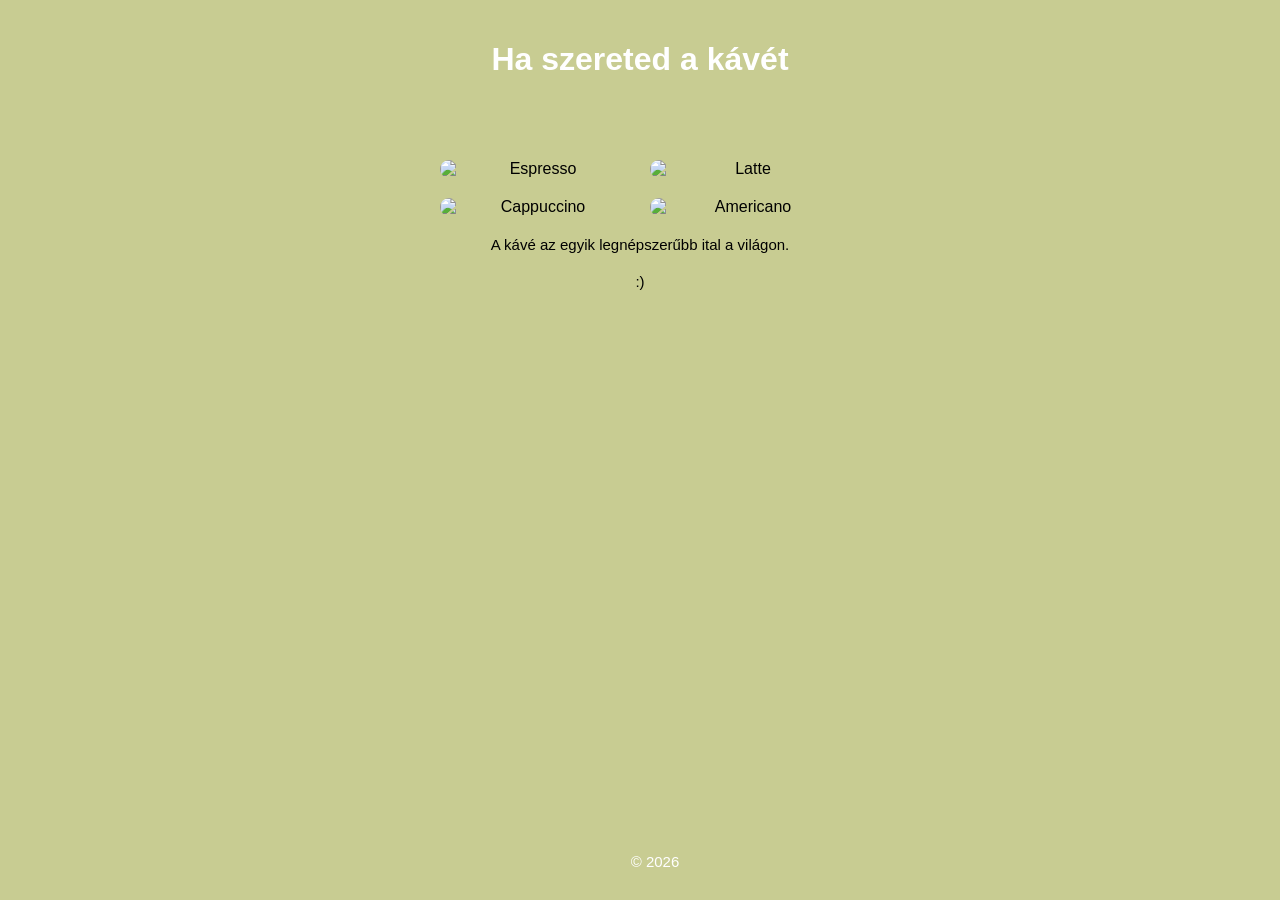
==== index.html @ 02bffe8e "Update index.html" ====
<!DOCTYPE html>
<html lang="hu">
<head>
    <meta charset="UTF-8">
    <title>Kávé</title>
    <link rel="stylesheet" href="style.css">
</head>

<body>

<header>
    <h1>Ha szereted a kávét</h1>
</header>

<main>
      <div class="coffee-gallery">

        <img src="https://images.unsplash.com/photo-1509042239860-f550ce710b93" alt="Espresso">
        <img src="https://images.unsplash.com/photo-1495474472287-4d71bcdd2085" alt="Latte">
        <img src="https://images.unsplash.com/photo-1461023058943-07fcbe16d735" alt="Cappuccino">
        <img src="https://images.unsplash.com/photo-1511920170033-f8396924c348" alt="Americano">

    </div>

    <p>A kávé az egyik legnépszerűbb ital a világon.</p>

    <p>:)</p>
</main>

<footer>
    <p>© 2026</p>
</footer>

</body>
</html>
---- style.css ----
body {
    margin: 0;
    font-family: Arial, sans-serif;
    text-align: center;
    background-color: #C8CC92;
}

header {
    background-color: #C8CC92;
    color: white;
    padding: 20px;
}

main {
    padding: 40px;
}
.coffee-gallery {
    display: grid;
    grid-template-columns: repeat(2, 1fr);
    gap: 20px;
    max-width: 400px;
    margin: auto;
}

.coffee-gallery img {
    width: 100%;
    border-radius: 10px;
}

p {
    font-size: 15px;
    margin-top: 20px;
}

footer {
    background-color: #C8CC92;
    color: white;
    padding: 15px;
    position: fixed;
    width: 100%;
    bottom: 0;
}
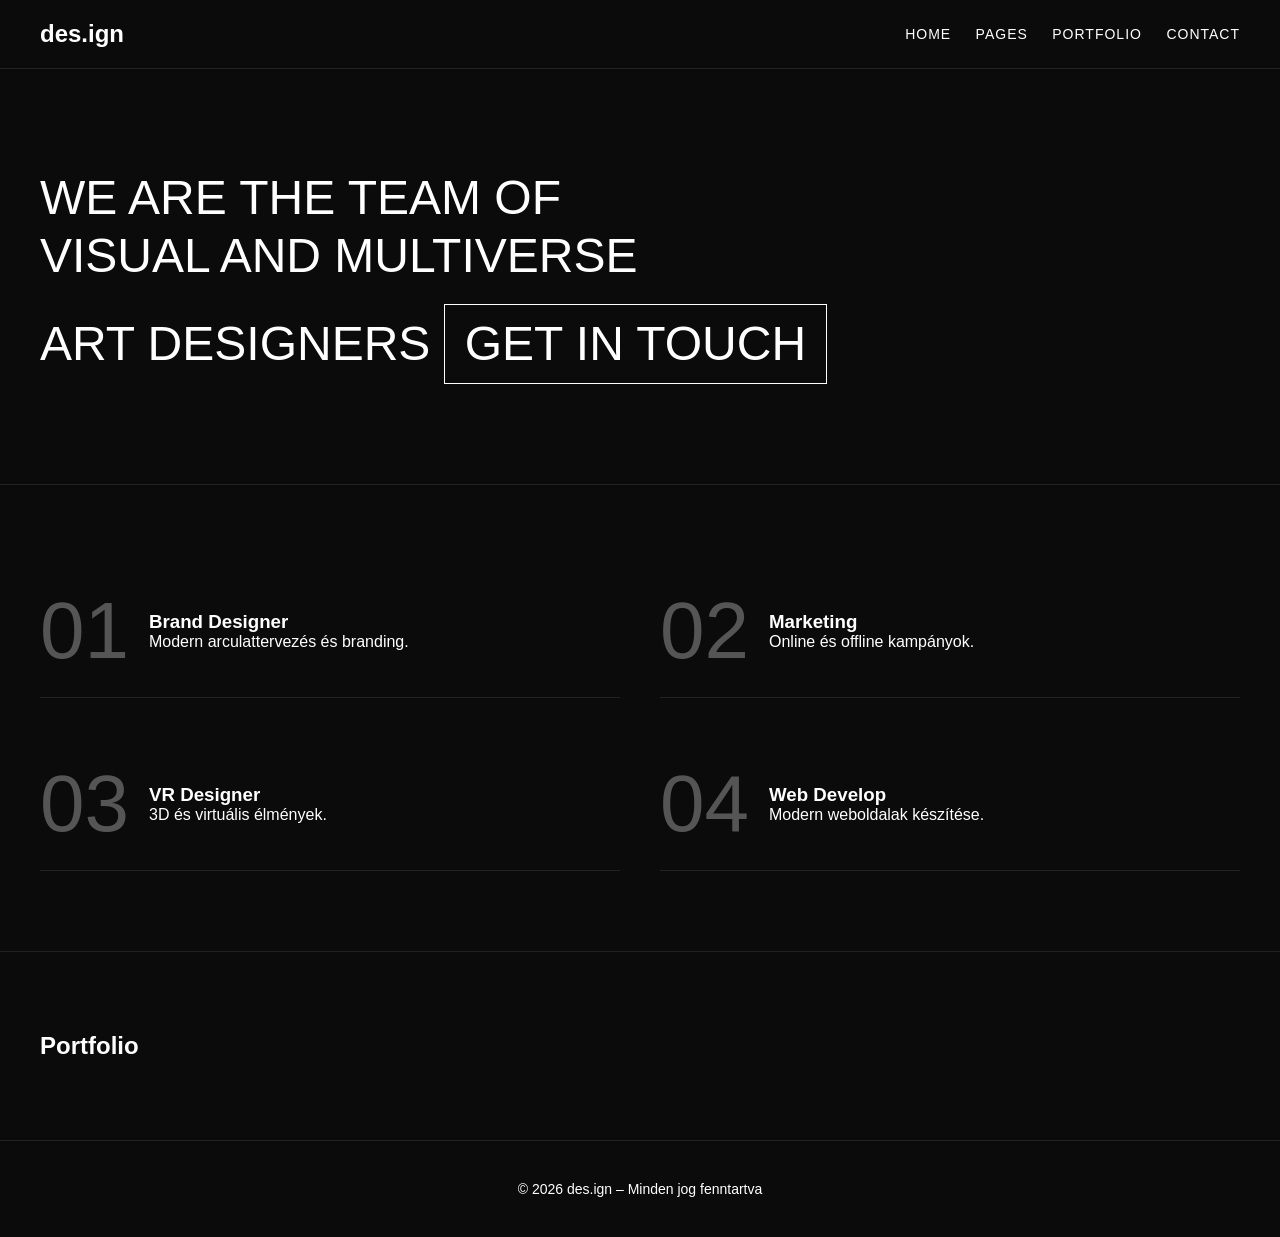
==== commit 39535ee1: "Update index.html" ====
--- a/index.html
+++ b/index.html
@@ -1,35 +1,162 @@
 <!DOCTYPE html>
 <html lang="hu">
 <head>
-    <meta charset="UTF-8">
-    <title>Kávé</title>
-    <link rel="stylesheet" href="style.css">
+  <meta charset="UTF-8">
+  <meta name="viewport" content="width=device-width, initial-scale=1.0">
+  <title>des.ign</title>
+  <style>
+    * { margin:0; padding:0; box-sizing:border-box; }
+    body { font-family: Arial, sans-serif; background:#0b0b0b; color:#fff; }
+
+    header {
+      display:flex; justify-content:space-between; align-items:center;
+      padding:20px 40px; border-bottom:1px solid #222;
+    }
+
+    nav a {
+      color:#fff; margin-left:20px; text-decoration:none;
+      font-size:14px; letter-spacing:1px;
+    }
+
+    .hero {
+      padding:100px 40px;
+      font-size:48px;
+      line-height:1.2;
+      max-width:900px;
+    }
+
+    .btn {
+      margin-top:20px;
+      padding:10px 20px;
+      border:1px solid #fff;
+      display:inline-block;
+      cursor:pointer;
+    }
+
+    .section {
+      padding:80px 40px;
+      border-top:1px solid #222;
+    }
+
+    .services {
+      display:grid;
+      grid-template-columns:1fr 1fr;
+      gap:40px;
+    }
+
+    .service {
+      display:flex; align-items:center;
+      border-bottom:1px solid #222;
+      padding:20px 0;
+    }
+
+    .service-number {
+      font-size:80px;
+      margin-right:20px;
+      color:#555;
+    }
+
+    .portfolio {
+      display:none;
+      grid-template-columns:repeat(auto-fit, minmax(200px,1fr));
+      gap:20px;
+    }
+
+    .portfolio img {
+      width:100%;
+      height:200px;
+      object-fit:cover;
+    }
+
+    footer {
+      text-align:center;
+      padding:40px;
+      border-top:1px solid #222;
+      font-size:14px;
+    }
+
+  </style>
 </head>
-
 <body>
 
 <header>
-    <h1>Ha szereted a kávét</h1>
+  <h2>des.ign</h2>
+  <nav>
+    <a href="#">HOME</a>
+    <a href="#services">PAGES</a>
+    <a href="#" onclick="togglePortfolio()">PORTFOLIO</a>
+    <a href="#">CONTACT</a>
+  </nav>
 </header>
 
-<main>
-      <div class="coffee-gallery">
+<section class="hero">
+  WE ARE THE TEAM OF<br>
+  VISUAL AND MULTIVERSE<br>
+  ART DESIGNERS
 
-        <img src="https://images.unsplash.com/photo-1509042239860-f550ce710b93" alt="Espresso">
-        <img src="https://images.unsplash.com/photo-1495474472287-4d71bcdd2085" alt="Latte">
-        <img src="https://images.unsplash.com/photo-1461023058943-07fcbe16d735" alt="Cappuccino">
-        <img src="https://images.unsplash.com/photo-1511920170033-f8396924c348" alt="Americano">
+  <div class="btn">GET IN TOUCH</div>
+</section>
 
+<section id="services" class="section">
+  <div class="services">
+    <div class="service">
+      <div class="service-number">01</div>
+      <div>
+        <h3>Brand Designer</h3>
+        <p>Modern arculattervezés és branding.</p>
+      </div>
     </div>
 
-    <p>A kávé az egyik legnépszerűbb ital a világon.</p>
+    <div class="service">
+      <div class="service-number">02</div>
+      <div>
+        <h3>Marketing</h3>
+        <p>Online és offline kampányok.</p>
+      </div>
+    </div>
 
-    <p>:)</p>
-</main>
+    <div class="service">
+      <div class="service-number">03</div>
+      <div>
+        <h3>VR Designer</h3>
+        <p>3D és virtuális élmények.</p>
+      </div>
+    </div>
+
+    <div class="service">
+      <div class="service-number">04</div>
+      <div>
+        <h3>Web Develop</h3>
+        <p>Modern weboldalak készítése.</p>
+      </div>
+    </div>
+  </div>
+</section>
+
+<section class="section">
+  <h2>Portfolio</h2>
+  <div id="portfolio" class="portfolio">
+    <img src="https://picsum.photos/400/300?1">
+    <img src="https://picsum.photos/400/300?2">
+    <img src="https://picsum.photos/400/300?3">
+    <img src="https://picsum.photos/400/300?4">
+  </div>
+</section>
 
 <footer>
-    <p>© 2026</p>
+  © 2026 des.ign – Minden jog fenntartva
 </footer>
+
+<script>
+function togglePortfolio() {
+  const el = document.getElementById("portfolio");
+  if (el.style.display === "grid") {
+    el.style.display = "none";
+  } else {
+    el.style.display = "grid";
+  }
+}
+</script>
 
 </body>
 </html>
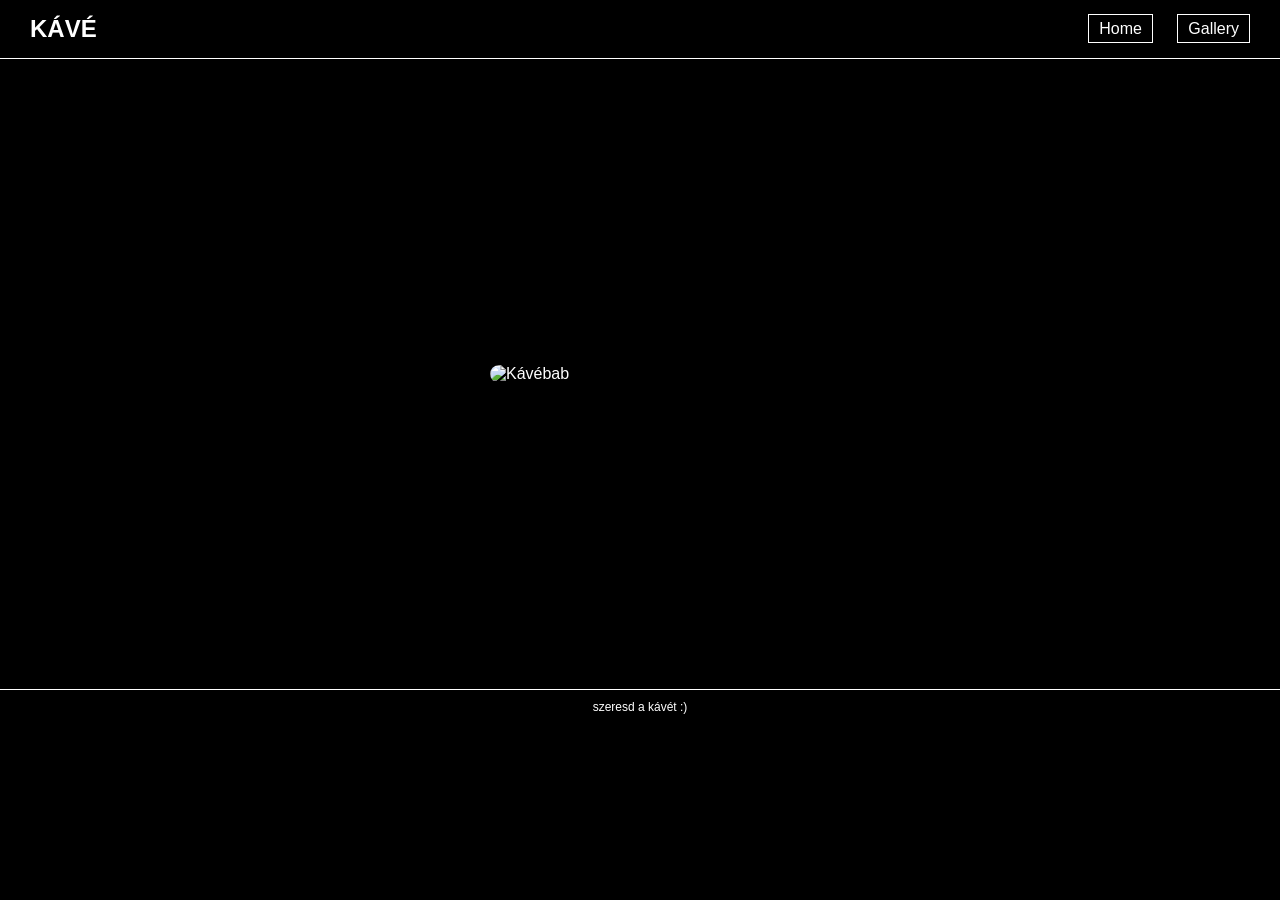
==== commit 6c475d61: "Update index.html" ====
--- a/index.html
+++ b/index.html
@@ -1,162 +1,81 @@
 <!DOCTYPE html>
 <html lang="hu">
 <head>
-  <meta charset="UTF-8">
-  <meta name="viewport" content="width=device-width, initial-scale=1.0">
-  <title>des.ign</title>
-  <style>
-    * { margin:0; padding:0; box-sizing:border-box; }
-    body { font-family: Arial, sans-serif; background:#0b0b0b; color:#fff; }
+    <meta charset="UTF-8">
+    <title>Kávé</title>
+    <style>
+        body {
+            margin: 0;
+            background-color: black;
+            color: white;
+            font-family: Arial, sans-serif;
+        }
 
-    header {
-      display:flex; justify-content:space-between; align-items:center;
-      padding:20px 40px; border-bottom:1px solid #222;
-    }
+        header {
+            display: flex;
+            justify-content: space-between;
+            align-items: center;
+            padding: 15px 30px;
+            border-bottom: 1px solid white;
+        }
 
-    nav a {
-      color:#fff; margin-left:20px; text-decoration:none;
-      font-size:14px; letter-spacing:1px;
-    }
+        .logo {
+            font-size: 24px;
+            font-weight: bold;
+        }
 
-    .hero {
-      padding:100px 40px;
-      font-size:48px;
-      line-height:1.2;
-      max-width:900px;
-    }
+        .nav-buttons a {
+            color: white;
+            text-decoration: none;
+            margin-left: 20px;
+            border: 1px solid white;
+            padding: 5px 10px;
+            transition: 0.3s;
+        }
 
-    .btn {
-      margin-top:20px;
-      padding:10px 20px;
-      border:1px solid #fff;
-      display:inline-block;
-      cursor:pointer;
-    }
+        .nav-buttons a:hover {
+            background-color: white;
+            color: black;
+        }
 
-    .section {
-      padding:80px 40px;
-      border-top:1px solid #222;
-    }
+        main {
+            display: flex;
+            justify-content: center;
+            align-items: center;
+            height: 70vh;
+        }
 
-    .services {
-      display:grid;
-      grid-template-columns:1fr 1fr;
-      gap:40px;
-    }
+        img {
+            max-width: 300px;
+            width: 100%;
+            border-radius: 10px;
+        }
 
-    .service {
-      display:flex; align-items:center;
-      border-bottom:1px solid #222;
-      padding:20px 0;
-    }
-
-    .service-number {
-      font-size:80px;
-      margin-right:20px;
-      color:#555;
-    }
-
-    .portfolio {
-      display:none;
-      grid-template-columns:repeat(auto-fit, minmax(200px,1fr));
-      gap:20px;
-    }
-
-    .portfolio img {
-      width:100%;
-      height:200px;
-      object-fit:cover;
-    }
-
-    footer {
-      text-align:center;
-      padding:40px;
-      border-top:1px solid #222;
-      font-size:14px;
-    }
-
-  </style>
+        footer {
+            text-align: center;
+            padding: 10px;
+            font-size: 12px;
+            border-top: 1px solid white;
+        }
+    </style>
 </head>
 <body>
 
 <header>
-  <h2>des.ign</h2>
-  <nav>
-    <a href="#">HOME</a>
-    <a href="#services">PAGES</a>
-    <a href="#" onclick="togglePortfolio()">PORTFOLIO</a>
-    <a href="#">CONTACT</a>
-  </nav>
+    <div class="logo">KÁVÉ</div>
+    <div class="nav-buttons">
+        <a href="#">Home</a>
+        <a href="#">Gallery</a>
+    </div>
 </header>
 
-<section class="hero">
-  WE ARE THE TEAM OF<br>
-  VISUAL AND MULTIVERSE<br>
-  ART DESIGNERS
-
-  <div class="btn">GET IN TOUCH</div>
-</section>
-
-<section id="services" class="section">
-  <div class="services">
-    <div class="service">
-      <div class="service-number">01</div>
-      <div>
-        <h3>Brand Designer</h3>
-        <p>Modern arculattervezés és branding.</p>
-      </div>
-    </div>
-
-    <div class="service">
-      <div class="service-number">02</div>
-      <div>
-        <h3>Marketing</h3>
-        <p>Online és offline kampányok.</p>
-      </div>
-    </div>
-
-    <div class="service">
-      <div class="service-number">03</div>
-      <div>
-        <h3>VR Designer</h3>
-        <p>3D és virtuális élmények.</p>
-      </div>
-    </div>
-
-    <div class="service">
-      <div class="service-number">04</div>
-      <div>
-        <h3>Web Develop</h3>
-        <p>Modern weboldalak készítése.</p>
-      </div>
-    </div>
-  </div>
-</section>
-
-<section class="section">
-  <h2>Portfolio</h2>
-  <div id="portfolio" class="portfolio">
-    <img src="https://picsum.photos/400/300?1">
-    <img src="https://picsum.photos/400/300?2">
-    <img src="https://picsum.photos/400/300?3">
-    <img src="https://picsum.photos/400/300?4">
-  </div>
-</section>
+<main>
+    <img src="https://images.unsplash.com/photo-1511920170033-f8396924c348" alt="Kávébab">
+</main>
 
 <footer>
-  © 2026 des.ign – Minden jog fenntartva
+    szeresd a kávét :)
 </footer>
-
-<script>
-function togglePortfolio() {
-  const el = document.getElementById("portfolio");
-  if (el.style.display === "grid") {
-    el.style.display = "none";
-  } else {
-    el.style.display = "grid";
-  }
-}
-</script>
 
 </body>
 </html>
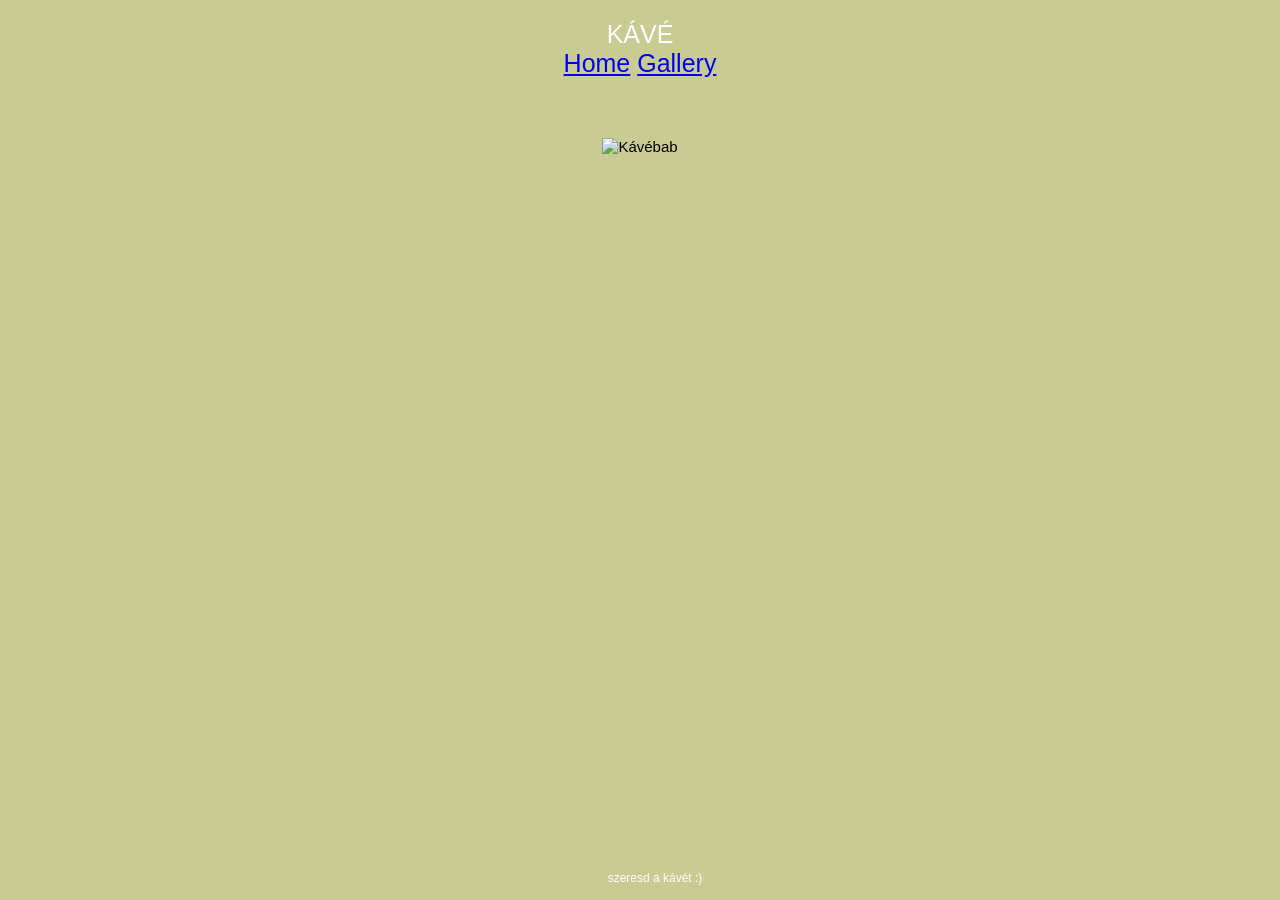
==== commit b4fe4693: "Update index.html" ====
--- a/index.html
+++ b/index.html
@@ -2,70 +2,16 @@
 <html lang="hu">
 <head>
     <meta charset="UTF-8">
-    <title>Kávé</title>
-    <style>
-        body {
-            margin: 0;
-            background-color: black;
-            color: white;
-            font-family: Arial, sans-serif;
-        }
-
-        header {
-            display: flex;
-            justify-content: space-between;
-            align-items: center;
-            padding: 15px 30px;
-            border-bottom: 1px solid white;
-        }
-
-        .logo {
-            font-size: 24px;
-            font-weight: bold;
-        }
-
-        .nav-buttons a {
-            color: white;
-            text-decoration: none;
-            margin-left: 20px;
-            border: 1px solid white;
-            padding: 5px 10px;
-            transition: 0.3s;
-        }
-
-        .nav-buttons a:hover {
-            background-color: white;
-            color: black;
-        }
-
-        main {
-            display: flex;
-            justify-content: center;
-            align-items: center;
-            height: 70vh;
-        }
-
-        img {
-            max-width: 300px;
-            width: 100%;
-            border-radius: 10px;
-        }
-
-        footer {
-            text-align: center;
-            padding: 10px;
-            font-size: 12px;
-            border-top: 1px solid white;
-        }
-    </style>
+    <title>Kávé - Home</title>
+    <link rel="stylesheet" href="style.css">
 </head>
 <body>
 
 <header>
     <div class="logo">KÁVÉ</div>
     <div class="nav-buttons">
-        <a href="#">Home</a>
-        <a href="#">Gallery</a>
+        <a href="index.html">Home</a>
+        <a href="gallery.html">Gallery</a>
     </div>
 </header>
 
--- a/style.css
+++ b/style.css
@@ -0,0 +1,48 @@
+body {
+    margin: 0;
+    font-family: Arial, sans-serif;
+    font-size: 15px;
+    text-align: center;
+    background-color: #C8CC92;
+}
+
+header {
+    background-color: #C8CC92;
+    color: white;
+    padding: 20px;
+    font-size: 25px;
+}
+
+main {
+    padding: 40px;
+    font-size: 15px;
+}
+.coffee-gallery {
+    display: grid;
+    grid-template-columns: repeat(2, 1fr);
+    gap: 20px;
+    max-width: 400px;
+    margin: auto;
+}
+
+.coffee-gallery img {
+    width: 100%;
+    border-radius: 10px;
+}
+
+p {
+    font-size: 15px;
+    margin-top: 20px;
+}
+
+footer {
+    background-color: #C8CC92;
+    color: white;
+    padding: 15px;
+    font-size: 12px;
+    position: fixed;
+    width: 100%;
+    bottom: 0;
+}
+
+
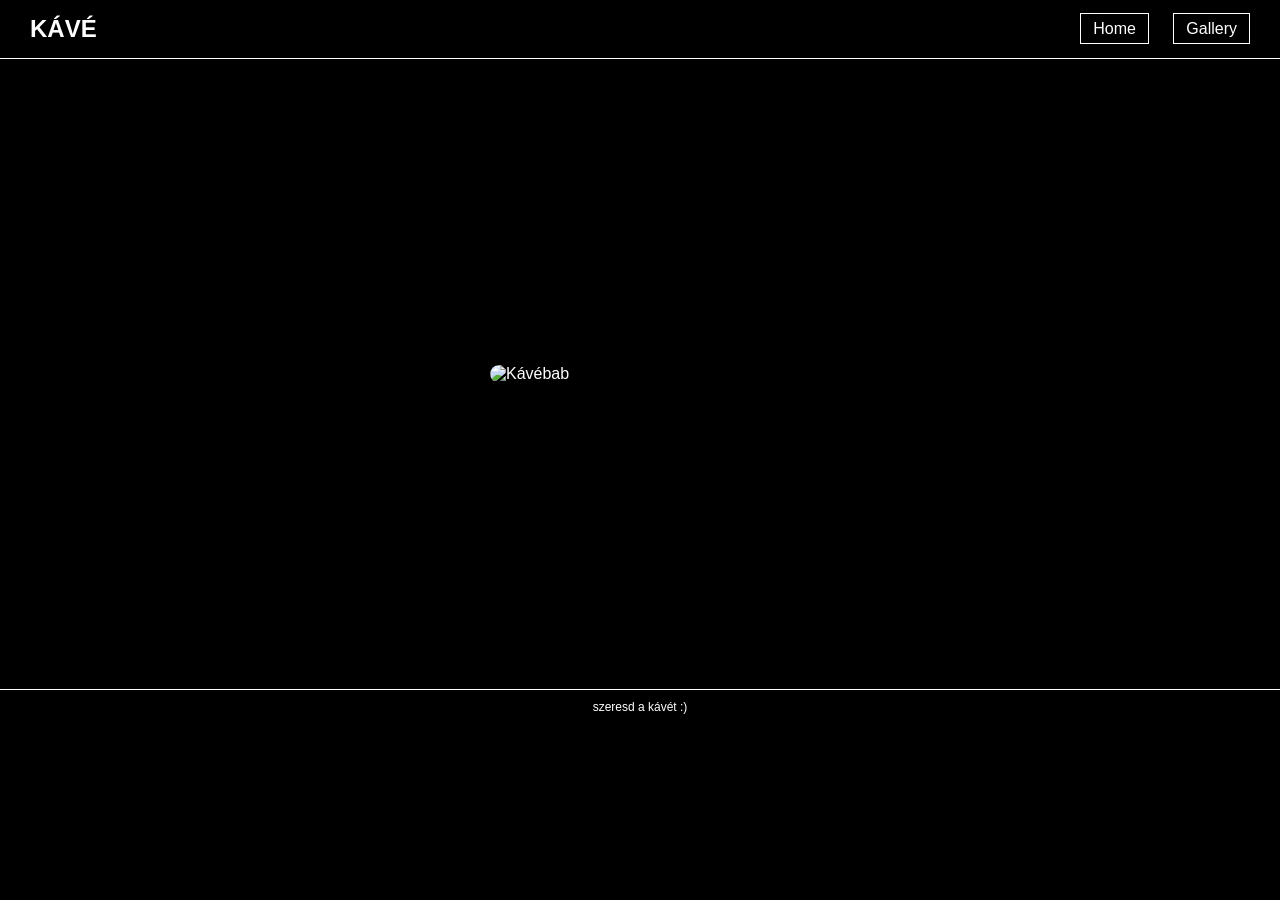
==== commit dc7237f1: "Update index.html" ====
--- a/index.html
+++ b/index.html
@@ -20,7 +20,7 @@
 </main>
 
 <footer>
-    szeresd a kávét :)
+    szeresd a kávét :) 
 </footer>
 
 </body>
--- a/style.css
+++ b/style.css
@@ -1,48 +1,77 @@
 body {
     margin: 0;
+    background-color: black;
+    color: white;
     font-family: Arial, sans-serif;
-    font-size: 15px;
-    text-align: center;
-    background-color: #C8CC92;
 }
 
+/* HEADER */
 header {
-    background-color: #C8CC92;
-    color: white;
-    padding: 20px;
-    font-size: 25px;
+    display: flex;
+    justify-content: space-between;
+    align-items: center;
+    padding: 15px 30px;
+    border-bottom: 1px solid white;
 }
 
-main {
-    padding: 40px;
-    font-size: 15px;
-}
-.coffee-gallery {
-    display: grid;
-    grid-template-columns: repeat(2, 1fr);
-    gap: 20px;
-    max-width: 400px;
-    margin: auto;
+.logo {
+    font-size: 24px;
+    font-weight: bold;
 }
 
-.coffee-gallery img {
+.nav-buttons a {
+    color: white;
+    text-decoration: none;
+    margin-left: 20px;
+    border: 1px solid white;
+    padding: 6px 12px;
+    transition: 0.3s;
+}
+
+.nav-buttons a:hover {
+    background-color: white;
+    color: black;
+}
+
+/* MAIN */
+main {
+    display: flex;
+    justify-content: center;
+    align-items: center;
+    min-height: 70vh;
+}
+
+/* HOME IMAGE */
+main img {
+    max-width: 300px;
     width: 100%;
     border-radius: 10px;
 }
 
-p {
-    font-size: 15px;
-    margin-top: 20px;
+/* GALLERY */
+.gallery {
+    display: grid;
+    grid-template-columns: repeat(auto-fit, minmax(150px, 1fr));
+    gap: 20px;
+    width: 80%;
 }
 
-footer {
-    background-color: #C8CC92;
-    color: white;
-    padding: 15px;
-    font-size: 12px;
-    position: fixed;
+.gallery img {
     width: 100%;
-    bottom: 0;
+    aspect-ratio: 1 / 1; /* négyzet */
+    object-fit: cover;
+    border-radius: 15px;
+    transition: transform 0.3s ease;
 }
 
+.gallery img:hover {
+    transform: scale(1.1);
+}
 
+/* FOOTER */
+footer {
+    text-align: center;
+    padding: 10px;
+    font-size: 12px;
+    border-top: 1px solid white;
+}
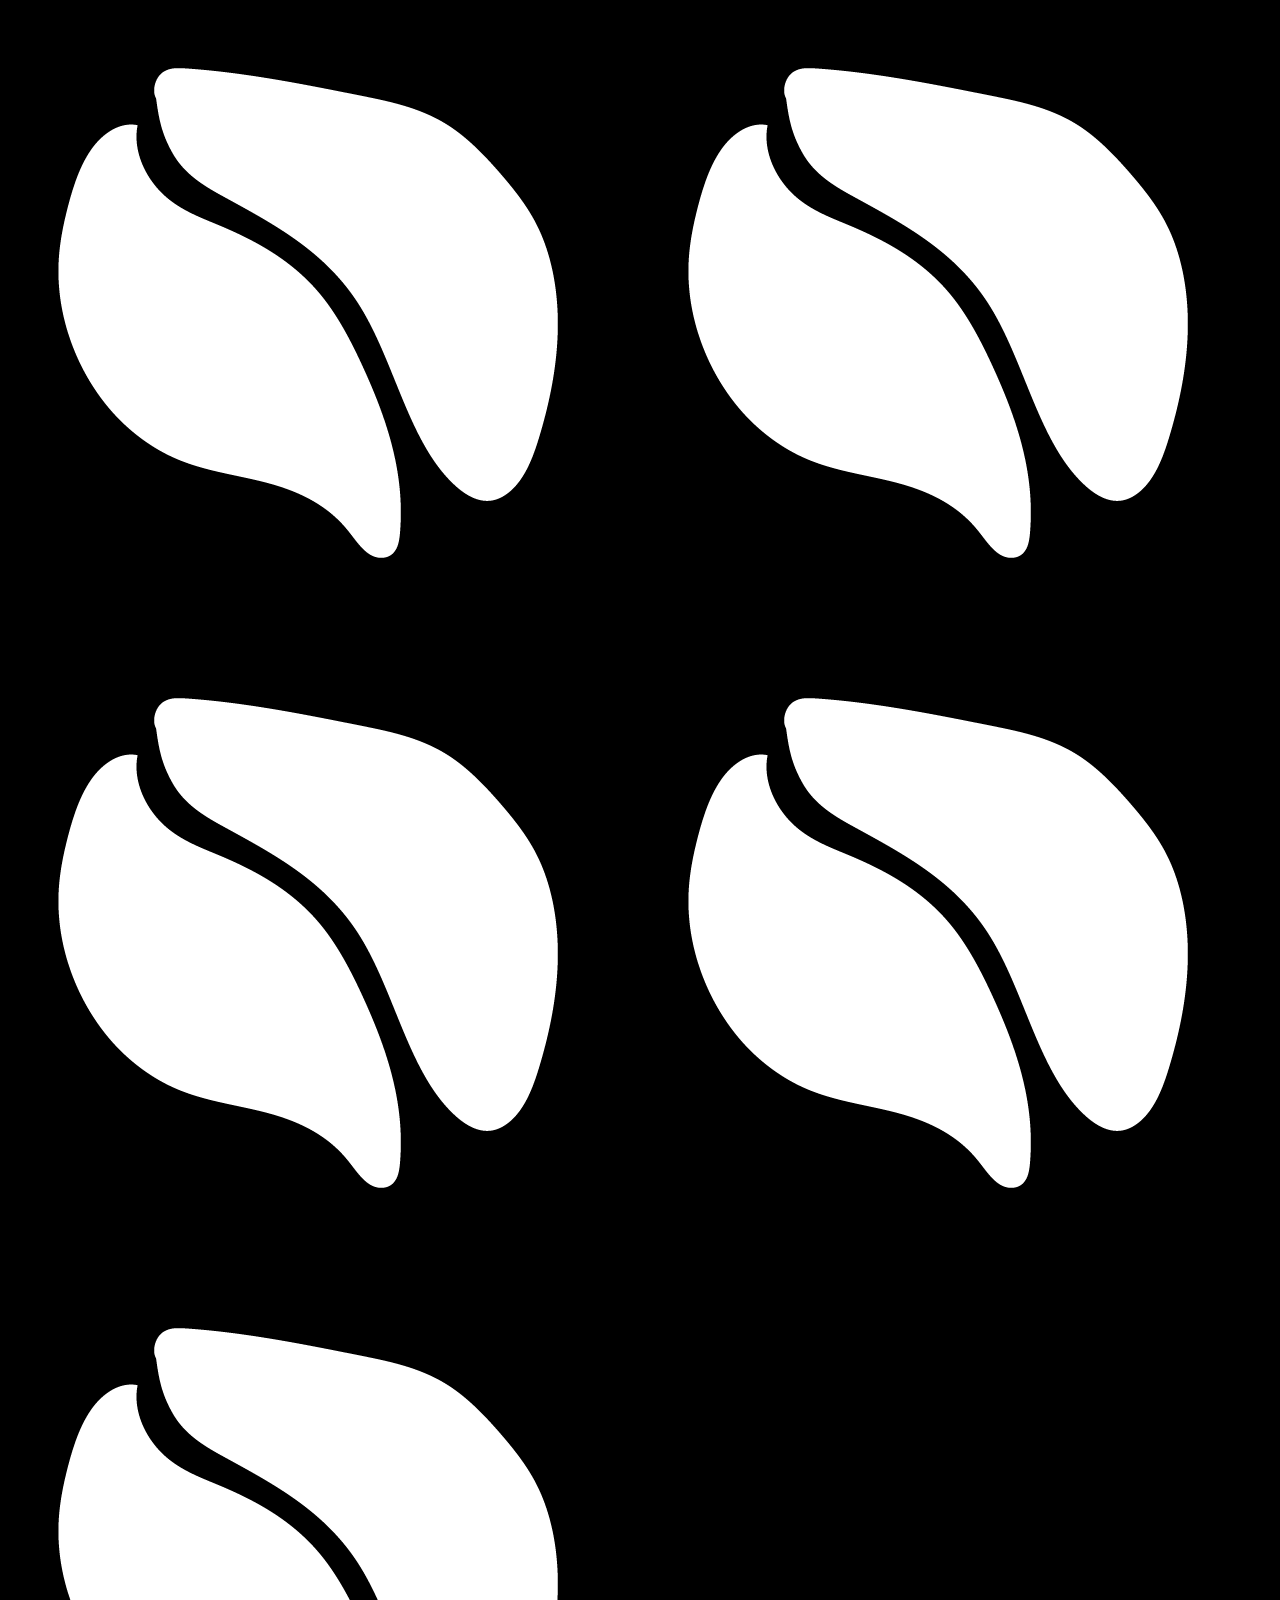
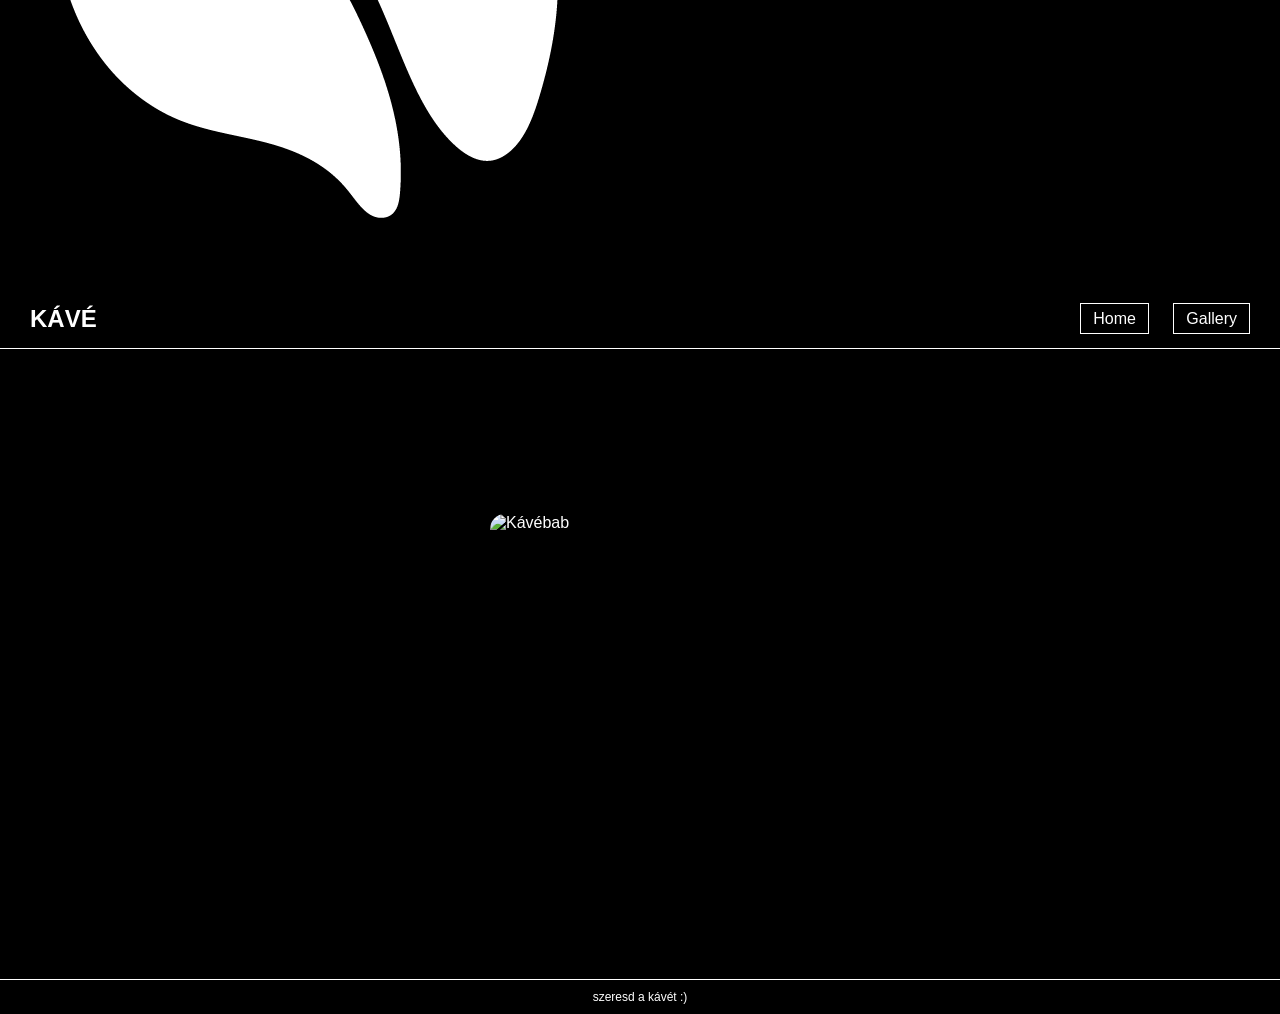
==== commit b81fa1ca: "Update index.html" ====
--- a/index.html
+++ b/index.html
@@ -5,8 +5,16 @@
     <title>Kávé - Home</title>
     <link rel="stylesheet" href="style.css">
 </head>
+
 <body>
-
+<div class="beans-container">
+    <img src="bean.png" class="bean" style="left:10%;">
+    <img src="bean.png" class="bean" style="left:30%;">
+    <img src="bean.png" class="bean" style="left:50%;">
+    <img src="bean.png" class="bean" style="left:70%;">
+    <img src="bean.png" class="bean" style="left:90%;">
+</div>
+    
 <header>
     <div class="logo">KÁVÉ</div>
     <div class="nav-buttons">
--- a/style.css
+++ b/style.css
@@ -3,6 +3,13 @@
     background-color: black;
     color: white;
     font-family: Arial, sans-serif;
+}
+
+    cursor: url('cursor.png'), 16 16, auto;
+}
+
+a:hover {
+    cursor: pointer;
 }
 
 /* HEADER */
@@ -43,17 +50,24 @@
 
 /* HOME IMAGE */
 main img {
-    max-width: 300px;
-    width: 100%;
-    border-radius: 10px;
+    width: 300px;
+    aspect-ratio: 1 / 1;
+    object-fit: cover;
+    border-radius: 15px;
+}
+
+    main img:hover {
+    transform: scale(1.1);
 }
 
 /* GALLERY */
 .gallery {
     display: grid;
-    grid-template-columns: repeat(auto-fit, minmax(150px, 1fr));
+    grid-template-columns: repeat(3, 1fr);
     gap: 20px;
-    width: 80%;
+    
+    width: 500px;
+    margin: 100px auto; /* ↑↓ tér a header és footer felé */
 }
 
 .gallery img {
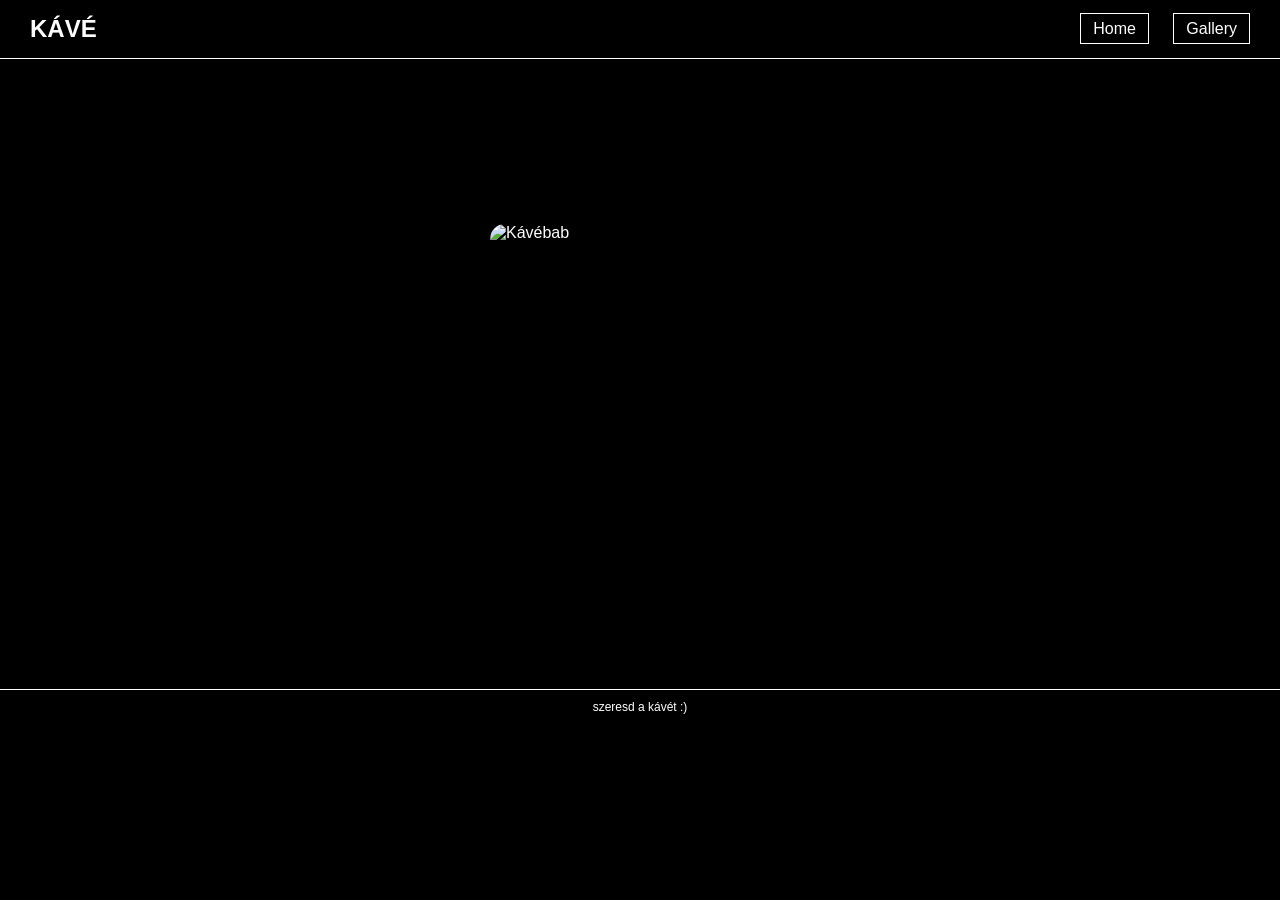
==== commit e3307dff: "Update index.html" ====
--- a/index.html
+++ b/index.html
@@ -14,7 +14,6 @@
     <img src="bean.png" class="bean" style="left:70%;">
     <img src="bean.png" class="bean" style="left:90%;">
 </div>
-    
 <header>
     <div class="logo">KÁVÉ</div>
     <div class="nav-buttons">
--- a/style.css
+++ b/style.css
@@ -89,3 +89,45 @@
     font-size: 12px;
     border-top: 1px solid white;
 }
+
+/* háttér animáció container */
+.beans-container {
+    position: fixed;
+    top: 0;
+    left: 0;
+    width: 100%;
+    height: 100%;
+
+    pointer-events: none; /* ne zavarja a kattintást */
+    overflow: hidden;
+    z-index: 0;
+}
+
+/* egy-egy kávébab */
+.bean {
+    position: absolute;
+    top: -50px;
+    width: 30px;
+    opacity: 0.8;
+
+    animation: fall linear infinite;
+
+/* animáció */
+@keyframes fall {
+    0% {
+        transform: translateY(0) rotate(0deg);
+    }
+    100% {
+        transform: translateY(110vh) rotate(360deg);
+
+header, main, footer {
+    position: relative;
+    z-index: 1;
+
+.bean:nth-child(1) { animation-duration: 6s; }
+.bean:nth-child(2) { animation-duration: 8s; }
+.bean:nth-child(3) { animation-duration: 5s; }
+.bean:nth-child(4) { animation-duration: 7s; }
+.bean:nth-child(5) { animation-duration: 9s; }
+
+}
